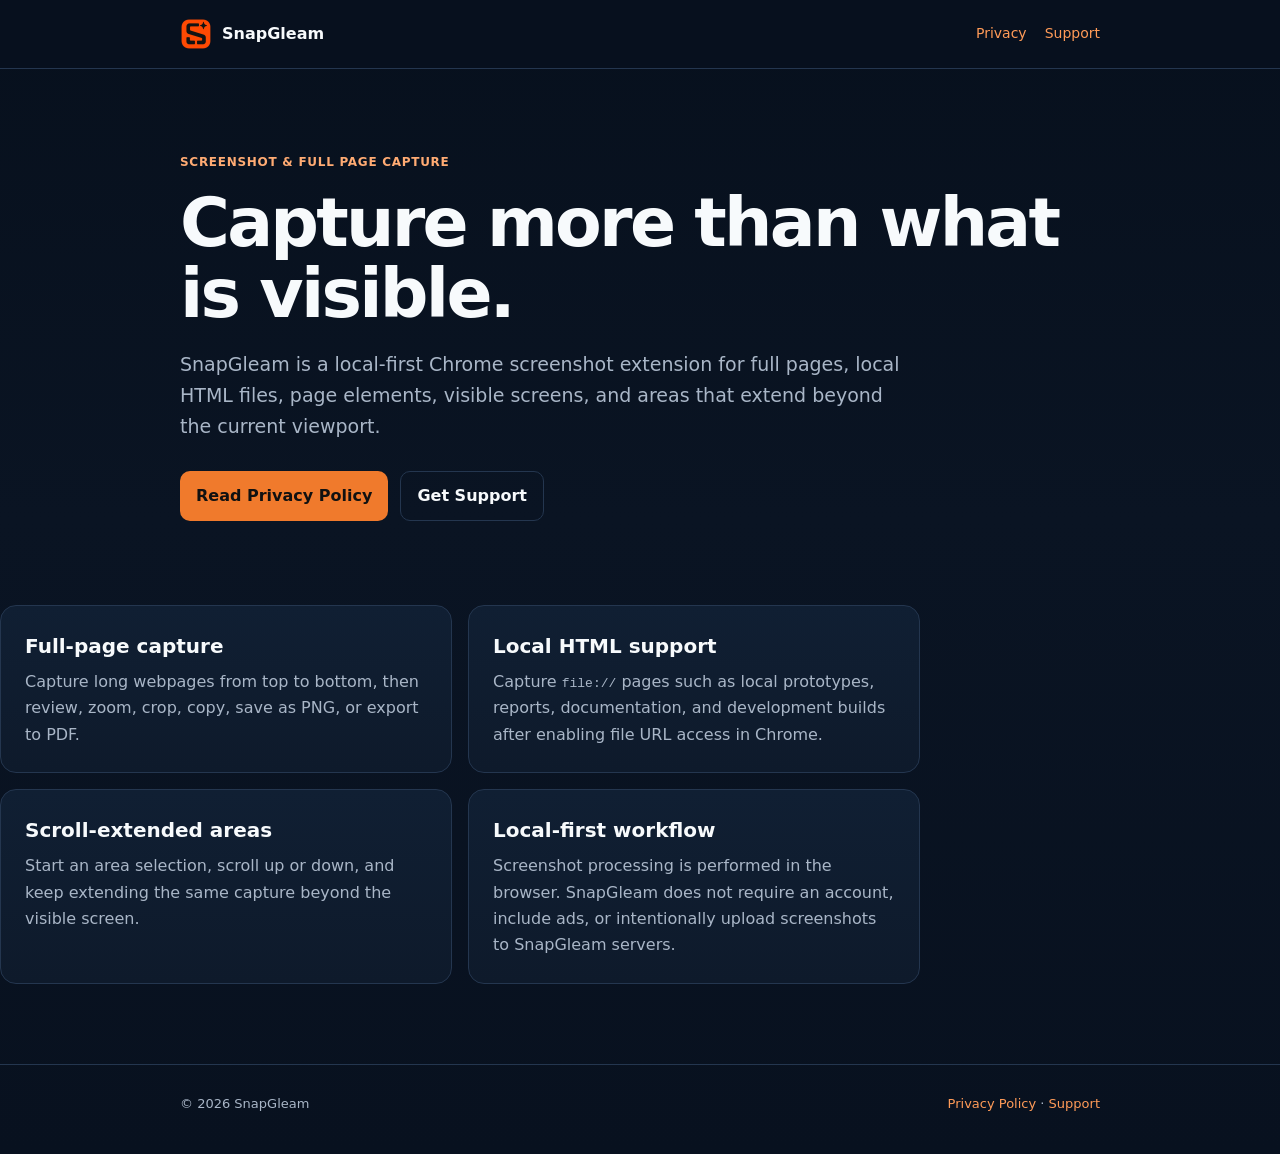
==== index.html @ f618014e "Add files via upload" ====
<!doctype html><html lang="en"><head><meta charset="utf-8"><meta name="viewport" content="width=device-width,initial-scale=1"><meta name="description" content="SnapGleam is a local-first Chrome screenshot extension for full pages, local HTML files, elements, visible screens, and scroll-extended areas."><title>SnapGleam — Screenshot & Full Page Capture</title><link rel="icon" href="assets/icon-128.png"><link rel="stylesheet" href="styles.css"></head><body><nav class="nav"><div class="wrap navin"><a class="brand" href="index.html"><img src="assets/icon-128.png" alt="SnapGleam logo"><span>SnapGleam</span></a><div class="links"><a href="privacy.html">Privacy</a><a href="support.html">Support</a></div></div></nav><main><section class="hero"><div class="wrap"><div class="eyebrow">Screenshot & Full Page Capture</div><h1>Capture more than what is visible.</h1><p>SnapGleam is a local-first Chrome screenshot extension for full pages, local HTML files, page elements, visible screens, and areas that extend beyond the current viewport.</p><div class="actions"><a class="button" href="privacy.html">Read Privacy Policy</a><a class="button secondary" href="support.html">Get Support</a></div></div></section><section class="wrap grid"><article class="card"><h2>Full-page capture</h2><p>Capture long webpages from top to bottom, then review, zoom, crop, copy, save as PNG, or export to PDF.</p></article><article class="card"><h2>Local HTML support</h2><p>Capture <code>file://</code> pages such as local prototypes, reports, documentation, and development builds after enabling file URL access in Chrome.</p></article><article class="card"><h2>Scroll-extended areas</h2><p>Start an area selection, scroll up or down, and keep extending the same capture beyond the visible screen.</p></article><article class="card"><h2>Local-first workflow</h2><p>Screenshot processing is performed in the browser. SnapGleam does not require an account, include ads, or intentionally upload screenshots to SnapGleam servers.</p></article></section></main><footer class="footer"><div class="wrap footerin"><span>© 2026 SnapGleam</span><span><a href="privacy.html">Privacy Policy</a> · <a href="support.html">Support</a></span></div></footer></body></html>
---- styles.css ----
:root{color-scheme:dark;--bg:#08111f;--panel:#0e1a2b;--panel2:#101f33;--text:#f7fafc;--muted:#a9b6c7;--line:#24364f;--accent:#f07a2c;--max:920px}*{box-sizing:border-box}html{scroll-behavior:smooth}body{margin:0;font-family:Inter,ui-sans-serif,system-ui,-apple-system,BlinkMacSystemFont,"Segoe UI",sans-serif;background:linear-gradient(180deg,#07101d,#0a1423 45%,#08111f);color:var(--text);line-height:1.65}a{color:#ff9b58;text-decoration:none}a:hover{text-decoration:underline}.wrap{width:min(var(--max),calc(100% - 36px));margin:auto}.nav{position:sticky;top:0;z-index:10;background:rgba(8,17,31,.92);backdrop-filter:blur(10px);border-bottom:1px solid var(--line)}.navin{height:68px;display:flex;align-items:center;justify-content:space-between;gap:20px}.brand{display:flex;align-items:center;gap:10px;color:var(--text);font-weight:800}.brand img{width:32px;height:32px}.links{display:flex;gap:18px;font-size:14px}.hero{padding:84px 0 58px}.eyebrow{color:#ffab73;font-weight:700;letter-spacing:.06em;text-transform:uppercase;font-size:12px}.hero h1{font-size:clamp(38px,7vw,68px);line-height:1.05;margin:14px 0 18px;letter-spacing:-.04em}.hero p{max-width:720px;color:var(--muted);font-size:19px}.actions{display:flex;flex-wrap:wrap;gap:12px;margin-top:28px}.button{display:inline-flex;align-items:center;justify-content:center;padding:11px 16px;border-radius:10px;background:var(--accent);color:#111;font-weight:800}.button.secondary{background:transparent;color:var(--text);border:1px solid var(--line)}.grid{display:grid;grid-template-columns:repeat(2,minmax(0,1fr));gap:16px;margin:26px 0 80px}.card,.content{background:linear-gradient(180deg,var(--panel2),var(--panel));border:1px solid var(--line);border-radius:16px;padding:24px}.card h2{font-size:20px;margin:0 0 6px}.card p{margin:0;color:var(--muted)}.content{margin:42px 0 80px}.content h1{font-size:38px;line-height:1.15;margin:0 0 8px}.content h2{font-size:23px;margin:34px 0 10px}.content h3{font-size:18px;margin:24px 0 8px}.content p,.content li{color:#c4cfdd}.content strong{color:var(--text)}.meta{color:var(--muted);font-size:14px;margin-bottom:28px}.notice{border-left:3px solid var(--accent);padding:12px 16px;background:#0b1727;border-radius:8px;color:#d6dfeb}.footer{border-top:1px solid var(--line);padding:28px 0 40px;color:var(--muted);font-size:13px}.footerin{display:flex;justify-content:space-between;gap:20px;flex-wrap:wrap}@media(max-width:700px){.links{gap:10px;font-size:13px}.grid{grid-template-columns:1fr}.hero{padding-top:58px}.content{padding:20px}.navin{height:60px}}
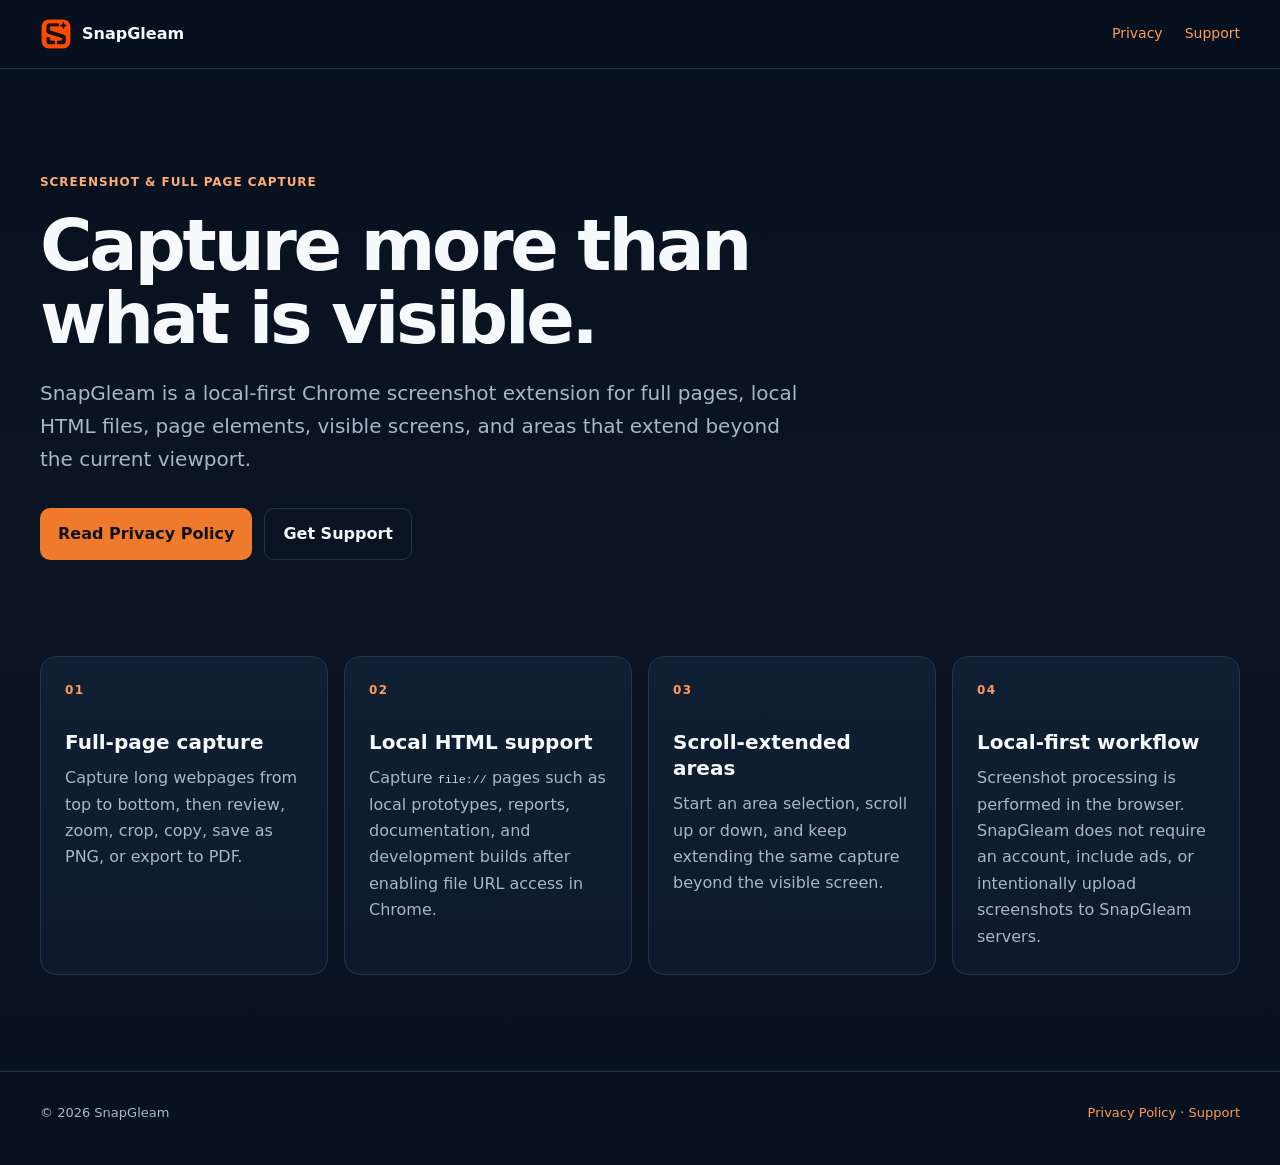
==== commit bcf07152: "Add files via upload" ====
--- a/index.html
+++ b/index.html
@@ -1 +1,71 @@
-<!doctype html><html lang="en"><head><meta charset="utf-8"><meta name="viewport" content="width=device-width,initial-scale=1"><meta name="description" content="SnapGleam is a local-first Chrome screenshot extension for full pages, local HTML files, elements, visible screens, and scroll-extended areas."><title>SnapGleam — Screenshot & Full Page Capture</title><link rel="icon" href="assets/icon-128.png"><link rel="stylesheet" href="styles.css"></head><body><nav class="nav"><div class="wrap navin"><a class="brand" href="index.html"><img src="assets/icon-128.png" alt="SnapGleam logo"><span>SnapGleam</span></a><div class="links"><a href="privacy.html">Privacy</a><a href="support.html">Support</a></div></div></nav><main><section class="hero"><div class="wrap"><div class="eyebrow">Screenshot & Full Page Capture</div><h1>Capture more than what is visible.</h1><p>SnapGleam is a local-first Chrome screenshot extension for full pages, local HTML files, page elements, visible screens, and areas that extend beyond the current viewport.</p><div class="actions"><a class="button" href="privacy.html">Read Privacy Policy</a><a class="button secondary" href="support.html">Get Support</a></div></div></section><section class="wrap grid"><article class="card"><h2>Full-page capture</h2><p>Capture long webpages from top to bottom, then review, zoom, crop, copy, save as PNG, or export to PDF.</p></article><article class="card"><h2>Local HTML support</h2><p>Capture <code>file://</code> pages such as local prototypes, reports, documentation, and development builds after enabling file URL access in Chrome.</p></article><article class="card"><h2>Scroll-extended areas</h2><p>Start an area selection, scroll up or down, and keep extending the same capture beyond the visible screen.</p></article><article class="card"><h2>Local-first workflow</h2><p>Screenshot processing is performed in the browser. SnapGleam does not require an account, include ads, or intentionally upload screenshots to SnapGleam servers.</p></article></section></main><footer class="footer"><div class="wrap footerin"><span>© 2026 SnapGleam</span><span><a href="privacy.html">Privacy Policy</a> · <a href="support.html">Support</a></span></div></footer></body></html>
+<!doctype html>
+<html lang="en">
+<head>
+  <meta charset="utf-8">
+  <meta name="viewport" content="width=device-width,initial-scale=1">
+  <meta name="description" content="SnapGleam is a local-first Chrome screenshot extension for full pages, local HTML files, elements, visible screens, and scroll-extended areas.">
+  <title>SnapGleam — Screenshot & Full Page Capture</title>
+  <link rel="icon" href="assets/icon-128.png">
+  <link rel="stylesheet" href="styles.css">
+</head>
+<body class="home-page">
+  <nav class="nav">
+    <div class="wrap navin">
+      <a class="brand" href="index.html">
+        <img src="assets/icon-128.png" alt="SnapGleam logo">
+        <span>SnapGleam</span>
+      </a>
+      <div class="links">
+        <a href="privacy.html">Privacy</a>
+        <a href="support.html">Support</a>
+      </div>
+    </div>
+  </nav>
+
+  <main>
+    <section class="hero">
+      <div class="wrap">
+        <div class="hero-copy">
+          <div class="eyebrow">Screenshot &amp; Full Page Capture</div>
+          <h1>Capture more than what is visible.</h1>
+          <p>SnapGleam is a local-first Chrome screenshot extension for full pages, local HTML files, page elements, visible screens, and areas that extend beyond the current viewport.</p>
+          <div class="actions">
+            <a class="button" href="privacy.html">Read Privacy Policy</a>
+            <a class="button secondary" href="support.html">Get Support</a>
+          </div>
+        </div>
+      </div>
+    </section>
+
+    <section class="wrap feature-grid" aria-label="SnapGleam highlights">
+      <article class="card">
+        <div class="card-kicker">01</div>
+        <h2>Full-page capture</h2>
+        <p>Capture long webpages from top to bottom, then review, zoom, crop, copy, save as PNG, or export to PDF.</p>
+      </article>
+      <article class="card">
+        <div class="card-kicker">02</div>
+        <h2>Local HTML support</h2>
+        <p>Capture <code>file://</code> pages such as local prototypes, reports, documentation, and development builds after enabling file URL access in Chrome.</p>
+      </article>
+      <article class="card">
+        <div class="card-kicker">03</div>
+        <h2>Scroll-extended areas</h2>
+        <p>Start an area selection, scroll up or down, and keep extending the same capture beyond the visible screen.</p>
+      </article>
+      <article class="card">
+        <div class="card-kicker">04</div>
+        <h2>Local-first workflow</h2>
+        <p>Screenshot processing is performed in the browser. SnapGleam does not require an account, include ads, or intentionally upload screenshots to SnapGleam servers.</p>
+      </article>
+    </section>
+  </main>
+
+  <footer class="footer">
+    <div class="wrap footerin">
+      <span>© 2026 SnapGleam</span>
+      <span><a href="privacy.html">Privacy Policy</a> · <a href="support.html">Support</a></span>
+    </div>
+  </footer>
+</body>
+</html>
--- a/styles.css
+++ b/styles.css
@@ -1 +1,112 @@
-:root{color-scheme:dark;--bg:#08111f;--panel:#0e1a2b;--panel2:#101f33;--text:#f7fafc;--muted:#a9b6c7;--line:#24364f;--accent:#f07a2c;--max:920px}*{box-sizing:border-box}html{scroll-behavior:smooth}body{margin:0;font-family:Inter,ui-sans-serif,system-ui,-apple-system,BlinkMacSystemFont,"Segoe UI",sans-serif;background:linear-gradient(180deg,#07101d,#0a1423 45%,#08111f);color:var(--text);line-height:1.65}a{color:#ff9b58;text-decoration:none}a:hover{text-decoration:underline}.wrap{width:min(var(--max),calc(100% - 36px));margin:auto}.nav{position:sticky;top:0;z-index:10;background:rgba(8,17,31,.92);backdrop-filter:blur(10px);border-bottom:1px solid var(--line)}.navin{height:68px;display:flex;align-items:center;justify-content:space-between;gap:20px}.brand{display:flex;align-items:center;gap:10px;color:var(--text);font-weight:800}.brand img{width:32px;height:32px}.links{display:flex;gap:18px;font-size:14px}.hero{padding:84px 0 58px}.eyebrow{color:#ffab73;font-weight:700;letter-spacing:.06em;text-transform:uppercase;font-size:12px}.hero h1{font-size:clamp(38px,7vw,68px);line-height:1.05;margin:14px 0 18px;letter-spacing:-.04em}.hero p{max-width:720px;color:var(--muted);font-size:19px}.actions{display:flex;flex-wrap:wrap;gap:12px;margin-top:28px}.button{display:inline-flex;align-items:center;justify-content:center;padding:11px 16px;border-radius:10px;background:var(--accent);color:#111;font-weight:800}.button.secondary{background:transparent;color:var(--text);border:1px solid var(--line)}.grid{display:grid;grid-template-columns:repeat(2,minmax(0,1fr));gap:16px;margin:26px 0 80px}.card,.content{background:linear-gradient(180deg,var(--panel2),var(--panel));border:1px solid var(--line);border-radius:16px;padding:24px}.card h2{font-size:20px;margin:0 0 6px}.card p{margin:0;color:var(--muted)}.content{margin:42px 0 80px}.content h1{font-size:38px;line-height:1.15;margin:0 0 8px}.content h2{font-size:23px;margin:34px 0 10px}.content h3{font-size:18px;margin:24px 0 8px}.content p,.content li{color:#c4cfdd}.content strong{color:var(--text)}.meta{color:var(--muted);font-size:14px;margin-bottom:28px}.notice{border-left:3px solid var(--accent);padding:12px 16px;background:#0b1727;border-radius:8px;color:#d6dfeb}.footer{border-top:1px solid var(--line);padding:28px 0 40px;color:var(--muted);font-size:13px}.footerin{display:flex;justify-content:space-between;gap:20px;flex-wrap:wrap}@media(max-width:700px){.links{gap:10px;font-size:13px}.grid{grid-template-columns:1fr}.hero{padding-top:58px}.content{padding:20px}.navin{height:60px}}
+:root{
+  color-scheme:dark;
+  --bg:#08111f;
+  --panel:#0e1a2b;
+  --panel2:#101f33;
+  --text:#f7fafc;
+  --muted:#a9b6c7;
+  --line:#24364f;
+  --accent:#f07a2c;
+  --max:920px;
+}
+
+*{box-sizing:border-box}
+html{scroll-behavior:smooth}
+body{
+  margin:0;
+  min-height:100vh;
+  font-family:Inter,ui-sans-serif,system-ui,-apple-system,BlinkMacSystemFont,"Segoe UI",sans-serif;
+  background:linear-gradient(180deg,#07101d,#0a1423 45%,#08111f);
+  color:var(--text);
+  line-height:1.65;
+}
+
+.home-page{--max:1200px}
+
+a{color:#ff9b58;text-decoration:none}
+a:hover{text-decoration:underline}
+.wrap{width:min(var(--max),calc(100% - 48px));margin:auto}
+
+.nav{
+  position:sticky;
+  top:0;
+  z-index:10;
+  background:rgba(8,17,31,.92);
+  backdrop-filter:blur(10px);
+  border-bottom:1px solid var(--line);
+}
+.navin{height:68px;display:flex;align-items:center;justify-content:space-between;gap:20px}
+.brand{display:flex;align-items:center;gap:10px;color:var(--text);font-weight:800}
+.brand:hover{text-decoration:none}
+.brand img{width:32px;height:32px}
+.links{display:flex;gap:22px;font-size:14px}
+
+.hero{padding:104px 0 72px}
+.hero-copy{max-width:940px}
+.eyebrow{color:#ffab73;font-weight:700;letter-spacing:.08em;text-transform:uppercase;font-size:12px}
+.hero h1{
+  max-width:900px;
+  font-size:clamp(46px,5.6vw,78px);
+  line-height:1.02;
+  margin:16px 0 22px;
+  letter-spacing:-.045em;
+  text-wrap:balance;
+}
+.hero p{max-width:760px;margin:0;color:var(--muted);font-size:clamp(17px,1.6vw,20px);line-height:1.65}
+.actions{display:flex;flex-wrap:wrap;gap:12px;margin-top:32px}
+.button{display:inline-flex;align-items:center;justify-content:center;padding:12px 18px;border-radius:10px;background:var(--accent);color:#111;font-weight:800}
+.button:hover{text-decoration:none;filter:brightness(1.06)}
+.button.secondary{background:transparent;color:var(--text);border:1px solid var(--line)}
+
+.feature-grid{
+  display:grid;
+  grid-template-columns:repeat(4,minmax(0,1fr));
+  gap:16px;
+  margin:24px auto 96px;
+}
+.card,.content{background:linear-gradient(180deg,var(--panel2),var(--panel));border:1px solid var(--line);border-radius:16px;padding:24px}
+.card{min-height:250px;display:flex;flex-direction:column}
+.card-kicker{margin-bottom:28px;color:#ff9b58;font-size:12px;font-weight:800;letter-spacing:.12em}
+.card h2{font-size:20px;line-height:1.3;margin:0 0 10px}
+.card p{margin:0;color:var(--muted)}
+.card code{font-size:.9em;color:#cbd6e5}
+
+.content{margin:42px 0 80px}
+.content h1{font-size:38px;line-height:1.15;margin:0 0 8px}
+.content h2{font-size:23px;margin:34px 0 10px}
+.content h3{font-size:18px;margin:24px 0 8px}
+.content p,.content li{color:#c4cfdd}
+.content strong{color:var(--text)}
+.meta{color:var(--muted);font-size:14px;margin-bottom:28px}
+.notice{border-left:3px solid var(--accent);padding:12px 16px;background:#0b1727;border-radius:8px;color:#d6dfeb}
+
+.footer{border-top:1px solid var(--line);padding:30px 0 42px;color:var(--muted);font-size:13px}
+.footerin{display:flex;justify-content:space-between;gap:20px;flex-wrap:wrap}
+
+@media(max-width:1050px){
+  .feature-grid{grid-template-columns:repeat(2,minmax(0,1fr))}
+  .card{min-height:220px}
+  .hero{padding-top:86px}
+}
+
+@media(max-width:700px){
+  .wrap{width:min(var(--max),calc(100% - 32px))}
+  .links{gap:14px;font-size:13px}
+  .navin{height:60px}
+  .hero{padding:64px 0 46px}
+  .hero h1{font-size:clamp(40px,13vw,58px);margin-top:12px}
+  .hero p{font-size:17px}
+  .actions{margin-top:26px}
+  .button{width:100%}
+  .feature-grid{grid-template-columns:1fr;gap:14px;margin-top:8px;margin-bottom:64px}
+  .card{min-height:auto;padding:22px}
+  .card-kicker{margin-bottom:18px}
+  .content{padding:20px;margin-top:28px}
+  .content h1{font-size:32px}
+}
+
+@media(max-width:420px){
+  .brand span{font-size:15px}
+  .links{gap:10px}
+  .hero h1{font-size:40px}
+}
